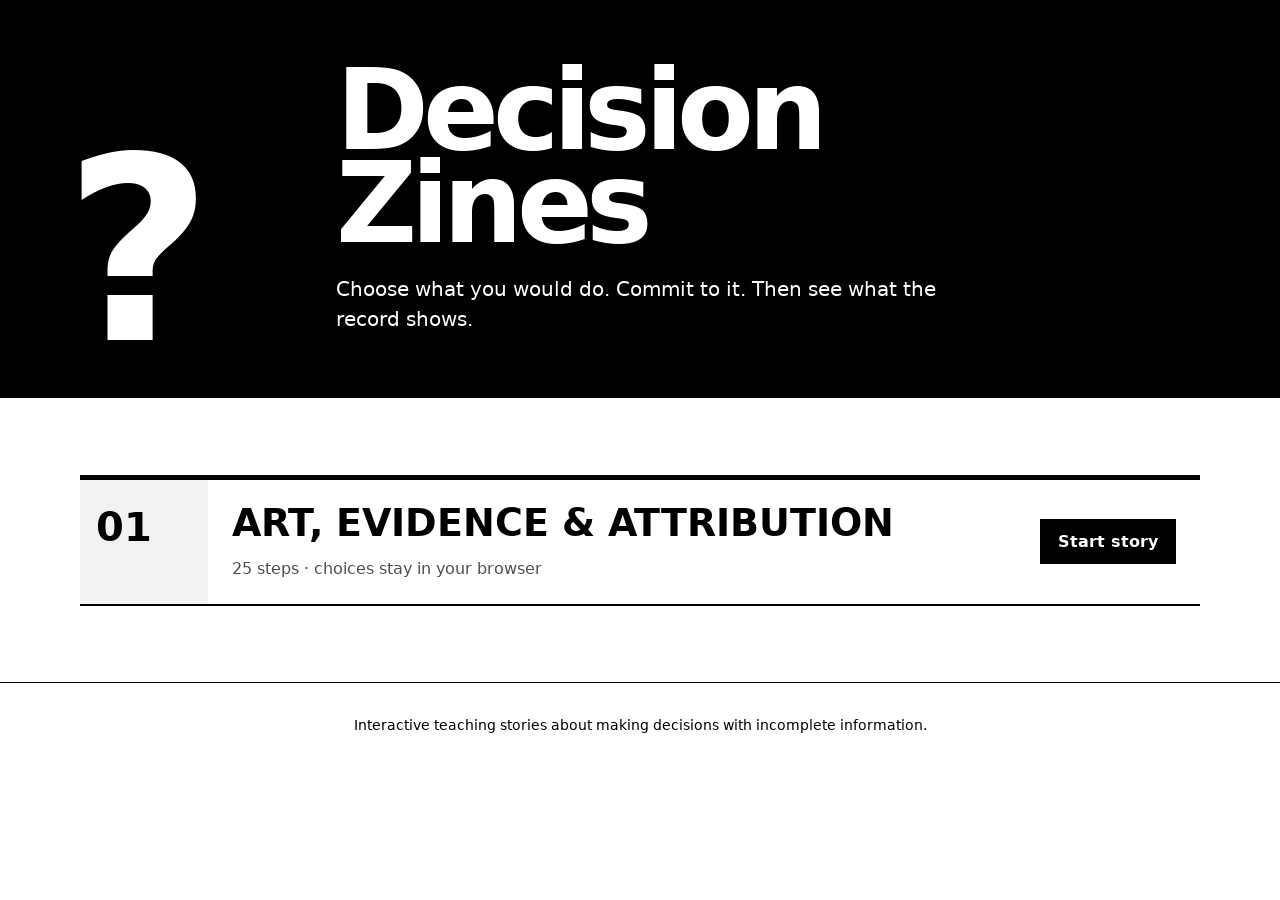
==== output/site/index.html @ a0be046d "Publish the story collection on GitHub Pages" ====
<!doctype html><html lang="en"><head><meta charset="utf-8"><meta name="viewport" content="width=device-width,initial-scale=1"><title>Decision Zines</title><link rel="icon" href="favicon.svg"><link rel="stylesheet" href="collection.css"></head><body><a class="skip-link" href="#stories">Skip to stories</a><header class="masthead"><p class="masthead__mark" aria-hidden="true">?</p><div><h1>Decision Zines</h1><p>Choose what you would do. Commit to it. Then see what the record shows.</p></div></header><main id="stories"><ol class="story-list"><li class="story"><div class="story__number" aria-hidden="true">01</div><div class="story__body"><h2>ART, EVIDENCE &amp; ATTRIBUTION</h2><p>25 steps · choices stay in your browser</p><a class="start" href="artwork-fire/">Start story</a></div></li></ol></main><footer><p>Interactive teaching stories about making decisions with incomplete information.</p></footer></body></html>
---- output/site/collection.css ----
@font-face { font-family:"Zine Sans"; src:url("fonts/DejaVuSans.ttf") format("truetype"); font-weight:400; font-display:swap; }
@font-face { font-family:"Zine Sans"; src:url("fonts/DejaVuSans-Bold.ttf") format("truetype"); font-weight:700; font-display:swap; }
:root { --ink:#000; --paper:#fff; --quiet:#f2f2f2; --line:#d9d9d9; --dark:#4d4d4d; }
* { box-sizing:border-box; }
html { background:var(--paper); color:var(--ink); font-family:"Zine Sans",sans-serif; }
body { margin:0; min-height:100dvh; }
a { color:inherit; }
.skip-link { position:fixed; z-index:10; left:1rem; top:-5rem; padding:.75rem 1rem; background:var(--ink); color:var(--paper); }
.skip-link:focus { top:1rem; }
.masthead { display:grid; grid-template-columns:minmax(6rem,13rem) minmax(0,48rem); gap:clamp(1.25rem,5vw,5rem); align-items:end; min-height:43vh; padding:clamp(1.25rem,5vw,4rem); background:var(--ink); color:var(--paper); }
.masthead__mark { margin:0; font-size:clamp(7rem,22vw,16rem); font-weight:700; line-height:.65; }
.masthead h1 { margin:0; font-size:clamp(3rem,9vw,7rem); line-height:.83; letter-spacing:-.055em; }
.masthead div > p { max-width:38rem; margin:1.5rem 0 0; font-size:clamp(1rem,2vw,1.25rem); line-height:1.5; }
main { width:min(100% - 2rem,70rem); margin:0 auto; padding:clamp(2rem,6vw,5rem) 0; }
.story-list { list-style:none; margin:0; padding:0; border-top:5px solid var(--ink); }
.story { display:grid; grid-template-columns:minmax(4rem,8rem) 1fr; border-bottom:2px solid var(--ink); }
.story__number { padding:1.5rem 1rem; background:var(--quiet); font-size:clamp(1.4rem,4vw,2.5rem); font-weight:700; }
.story__body { display:grid; grid-template-columns:minmax(0,1fr) auto; gap:.5rem 2rem; align-items:center; padding:1.5rem; }
.story h2 { margin:0; font-size:clamp(1.5rem,4vw,2.4rem); line-height:1; }
.story p { grid-column:1; margin:.4rem 0 0; color:var(--dark); line-height:1.45; }
.start { grid-column:2; grid-row:1 / span 2; min-height:44px; display:flex; align-items:center; padding:.7rem 1rem; border:2px solid var(--ink); background:var(--ink); color:var(--paper); font-weight:700; text-decoration:none; }
footer { border-top:1px solid var(--ink); padding:1.25rem; text-align:center; font-size:.85rem; }
a:focus-visible { outline:3px solid var(--ink); outline-offset:4px; }
.masthead a:focus-visible,.start:focus-visible { outline-color:currentColor; }
@media (max-width:36rem) {
  .masthead { grid-template-columns:4rem 1fr; min-height:36vh; padding:1.5rem 1rem; }
  .masthead__mark { font-size:6rem; align-self:start; }
  .masthead h1 { font-size:clamp(2.5rem,14vw,4.5rem); }
  .story { grid-template-columns:3.4rem 1fr; }
  .story__number { padding:1rem .65rem; }
  .story__body { display:block; padding:1rem; }
  .story p { margin:.65rem 0 1rem; }
  .start { width:100%; justify-content:center; }
}
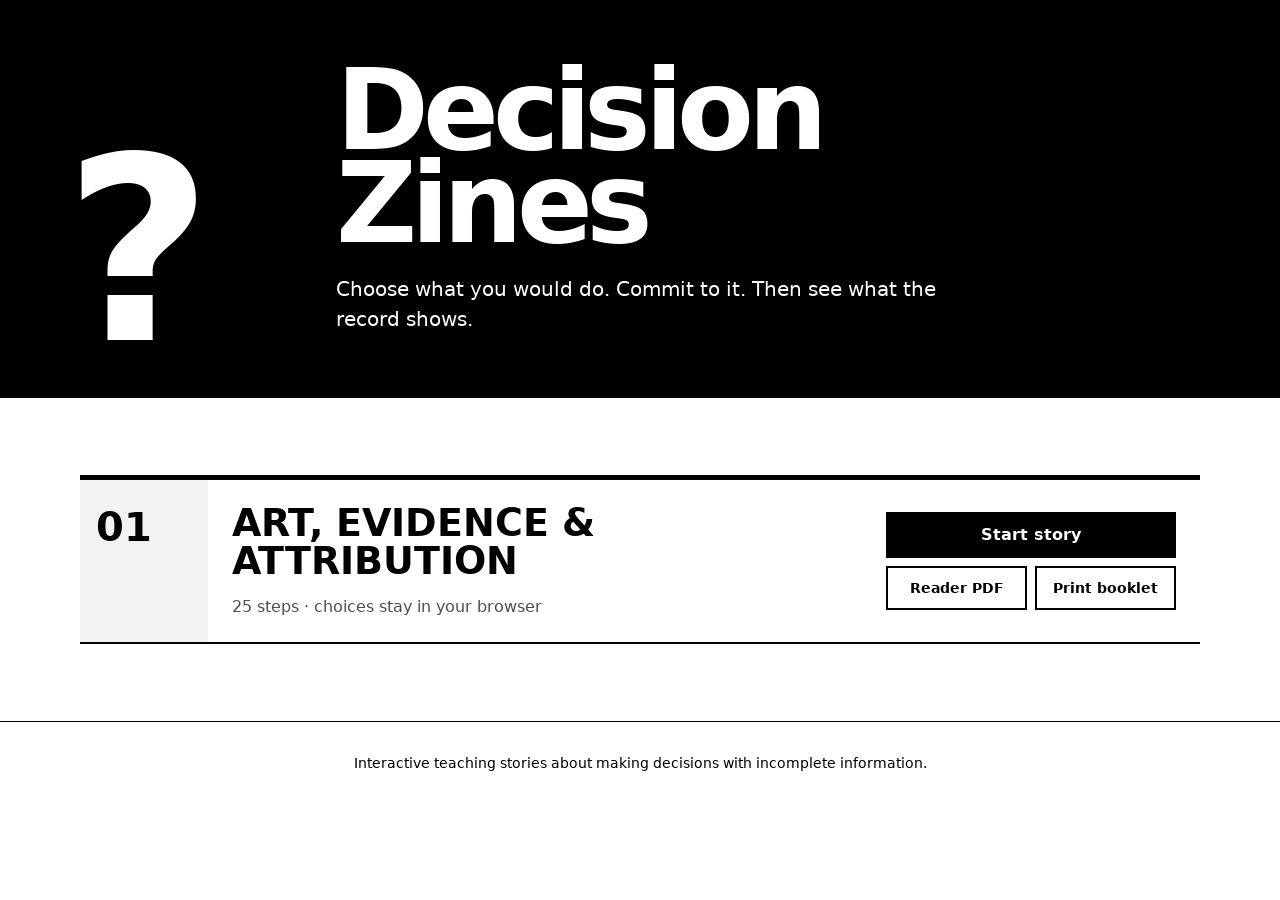
==== commit a236e288: "Add PDF downloads to the collection" ====
--- a/output/site/index.html
+++ b/output/site/index.html
@@ -1 +1 @@
-<!doctype html><html lang="en"><head><meta charset="utf-8"><meta name="viewport" content="width=device-width,initial-scale=1"><title>Decision Zines</title><link rel="icon" href="favicon.svg"><link rel="stylesheet" href="collection.css"></head><body><a class="skip-link" href="#stories">Skip to stories</a><header class="masthead"><p class="masthead__mark" aria-hidden="true">?</p><div><h1>Decision Zines</h1><p>Choose what you would do. Commit to it. Then see what the record shows.</p></div></header><main id="stories"><ol class="story-list"><li class="story"><div class="story__number" aria-hidden="true">01</div><div class="story__body"><h2>ART, EVIDENCE &amp; ATTRIBUTION</h2><p>25 steps · choices stay in your browser</p><a class="start" href="artwork-fire/">Start story</a></div></li></ol></main><footer><p>Interactive teaching stories about making decisions with incomplete information.</p></footer></body></html>+<!doctype html><html lang="en"><head><meta charset="utf-8"><meta name="viewport" content="width=device-width,initial-scale=1"><title>Decision Zines</title><link rel="icon" href="favicon.svg"><link rel="stylesheet" href="collection.css"></head><body><a class="skip-link" href="#stories">Skip to stories</a><header class="masthead"><p class="masthead__mark" aria-hidden="true">?</p><div><h1>Decision Zines</h1><p>Choose what you would do. Commit to it. Then see what the record shows.</p></div></header><main id="stories"><ol class="story-list"><li class="story"><div class="story__number" aria-hidden="true">01</div><div class="story__body"><h2>ART, EVIDENCE &amp; ATTRIBUTION</h2><p>25 steps · choices stay in your browser</p><div class="story__actions"><a class="start" href="artwork-fire/">Start story</a><a class="download" href="artwork-fire/downloads/artwork-fire-reader.pdf" download>Reader PDF</a><a class="download" href="artwork-fire/downloads/artwork-fire-booklet.pdf" download>Print booklet</a></div></div></li></ol></main><footer><p>Interactive teaching stories about making decisions with incomplete information.</p></footer></body></html>
--- a/output/site/collection.css
+++ b/output/site/collection.css
@@ -18,7 +18,10 @@
 .story__body { display:grid; grid-template-columns:minmax(0,1fr) auto; gap:.5rem 2rem; align-items:center; padding:1.5rem; }
 .story h2 { margin:0; font-size:clamp(1.5rem,4vw,2.4rem); line-height:1; }
 .story p { grid-column:1; margin:.4rem 0 0; color:var(--dark); line-height:1.45; }
-.start { grid-column:2; grid-row:1 / span 2; min-height:44px; display:flex; align-items:center; padding:.7rem 1rem; border:2px solid var(--ink); background:var(--ink); color:var(--paper); font-weight:700; text-decoration:none; }
+.story__actions { grid-column:2; grid-row:1 / span 2; display:grid; grid-template-columns:1fr 1fr; gap:.5rem; min-width:18rem; }
+.start,.download { min-height:44px; display:flex; align-items:center; justify-content:center; padding:.7rem 1rem; border:2px solid var(--ink); font-weight:700; text-decoration:none; }
+.start { grid-column:1 / -1; background:var(--ink); color:var(--paper); }
+.download { font-size:.85rem; }
 footer { border-top:1px solid var(--ink); padding:1.25rem; text-align:center; font-size:.85rem; }
 a:focus-visible { outline:3px solid var(--ink); outline-offset:4px; }
 .masthead a:focus-visible,.start:focus-visible { outline-color:currentColor; }
@@ -30,5 +33,7 @@
   .story__number { padding:1rem .65rem; }
   .story__body { display:block; padding:1rem; }
   .story p { margin:.65rem 0 1rem; }
-  .start { width:100%; justify-content:center; }
+  .story__actions { display:grid; min-width:0; }
+  .start { width:100%; }
+  .download { padding:.65rem .4rem; text-align:center; }
 }
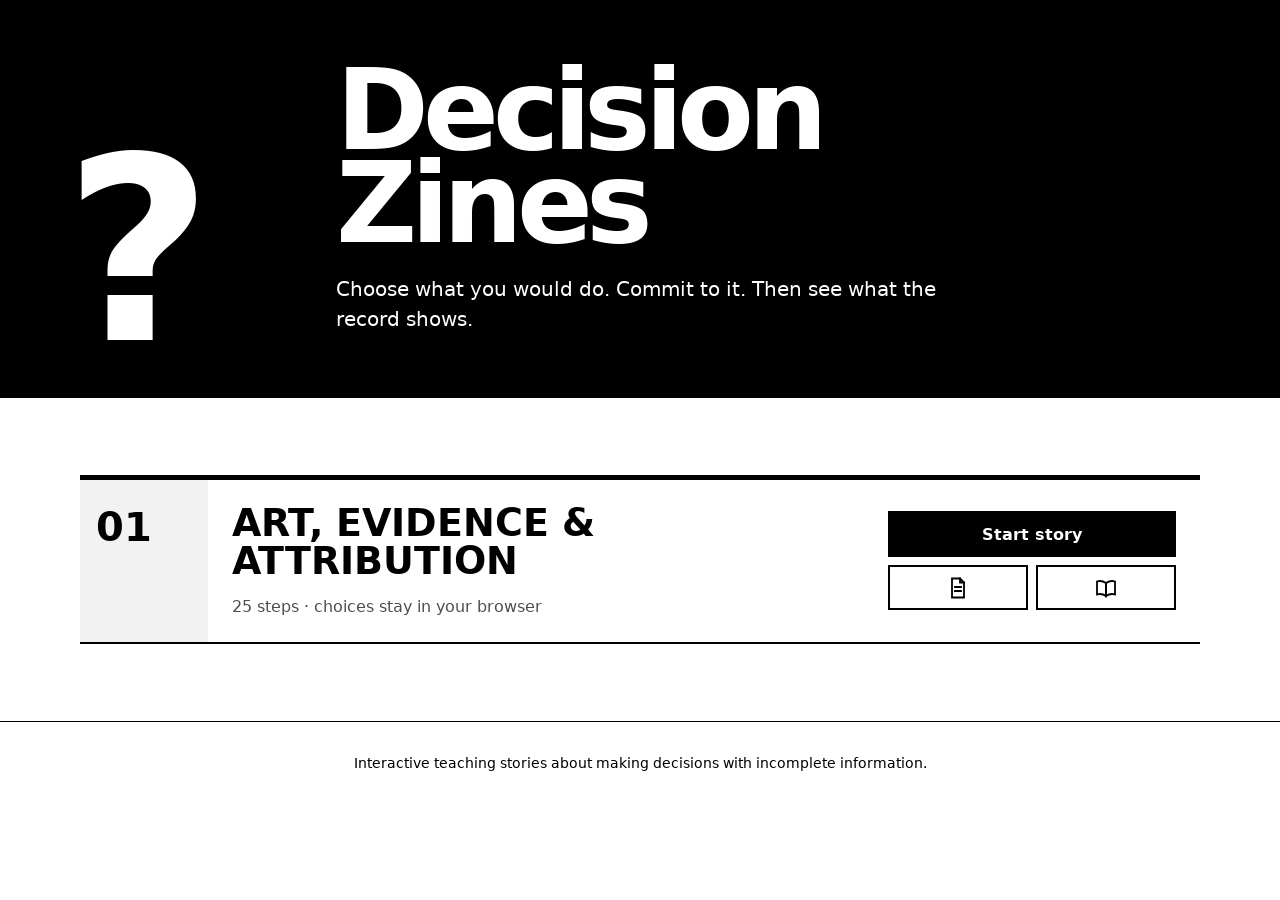
==== commit bf67d897: "Refine PDF download buttons" ====
--- a/output/site/index.html
+++ b/output/site/index.html
@@ -1 +1 @@
-<!doctype html><html lang="en"><head><meta charset="utf-8"><meta name="viewport" content="width=device-width,initial-scale=1"><title>Decision Zines</title><link rel="icon" href="favicon.svg"><link rel="stylesheet" href="collection.css"></head><body><a class="skip-link" href="#stories">Skip to stories</a><header class="masthead"><p class="masthead__mark" aria-hidden="true">?</p><div><h1>Decision Zines</h1><p>Choose what you would do. Commit to it. Then see what the record shows.</p></div></header><main id="stories"><ol class="story-list"><li class="story"><div class="story__number" aria-hidden="true">01</div><div class="story__body"><h2>ART, EVIDENCE &amp; ATTRIBUTION</h2><p>25 steps · choices stay in your browser</p><div class="story__actions"><a class="start" href="artwork-fire/">Start story</a><a class="download" href="artwork-fire/downloads/artwork-fire-reader.pdf" download>Reader PDF</a><a class="download" href="artwork-fire/downloads/artwork-fire-booklet.pdf" download>Print booklet</a></div></div></li></ol></main><footer><p>Interactive teaching stories about making decisions with incomplete information.</p></footer></body></html>+<!doctype html><html lang="en"><head><meta charset="utf-8"><meta name="viewport" content="width=device-width,initial-scale=1"><title>Decision Zines</title><link rel="icon" href="favicon.svg"><link rel="stylesheet" href="collection.css"></head><body><a class="skip-link" href="#stories">Skip to stories</a><header class="masthead"><p class="masthead__mark" aria-hidden="true">?</p><div><h1>Decision Zines</h1><p>Choose what you would do. Commit to it. Then see what the record shows.</p></div></header><main id="stories"><ol class="story-list"><li class="story"><div class="story__number" aria-hidden="true">01</div><div class="story__body"><h2>ART, EVIDENCE &amp; ATTRIBUTION</h2><p>25 steps · choices stay in your browser</p><div class="story__actions"><a class="start" href="artwork-fire/">Start story</a><a class="download" href="artwork-fire/downloads/artwork-fire-reader.pdf" download aria-label="Download reader PDF" title="Download reader PDF"><svg viewBox="0 0 24 24" aria-hidden="true" focusable="false"><path d="M6 2.5h8l4 4V21.5H6z"/><path d="M14 2.5v4h4M9 11h6M9 15h6"/></svg></a><a class="download" href="artwork-fire/downloads/artwork-fire-booklet.pdf" download aria-label="Download print booklet PDF" title="Download print booklet PDF"><svg viewBox="0 0 24 24" aria-hidden="true" focusable="false"><path d="M3 5.5c3-1 6-.5 9 1.5v13c-3-2-6-2.5-9-1.5z"/><path d="M21 5.5c-3-1-6-.5-9 1.5v13c3-2 6-2.5 9-1.5z"/></svg></a></div></div></li></ol></main><footer><p>Interactive teaching stories about making decisions with incomplete information.</p></footer></body></html>
--- a/output/site/collection.css
+++ b/output/site/collection.css
@@ -21,7 +21,9 @@
 .story__actions { grid-column:2; grid-row:1 / span 2; display:grid; grid-template-columns:1fr 1fr; gap:.5rem; min-width:18rem; }
 .start,.download { min-height:44px; display:flex; align-items:center; justify-content:center; padding:.7rem 1rem; border:2px solid var(--ink); font-weight:700; text-decoration:none; }
 .start { grid-column:1 / -1; background:var(--ink); color:var(--paper); }
-.download { font-size:.85rem; }
+.download { padding:.55rem; }
+.download svg { width:1.5rem; height:1.5rem; fill:none; stroke:currentColor; stroke-width:1.8; stroke-linecap:square; stroke-linejoin:miter; }
+.download:hover { background:var(--quiet); }
 footer { border-top:1px solid var(--ink); padding:1.25rem; text-align:center; font-size:.85rem; }
 a:focus-visible { outline:3px solid var(--ink); outline-offset:4px; }
 .masthead a:focus-visible,.start:focus-visible { outline-color:currentColor; }
@@ -35,5 +37,4 @@
   .story p { margin:.65rem 0 1rem; }
   .story__actions { display:grid; min-width:0; }
   .start { width:100%; }
-  .download { padding:.65rem .4rem; text-align:center; }
 }
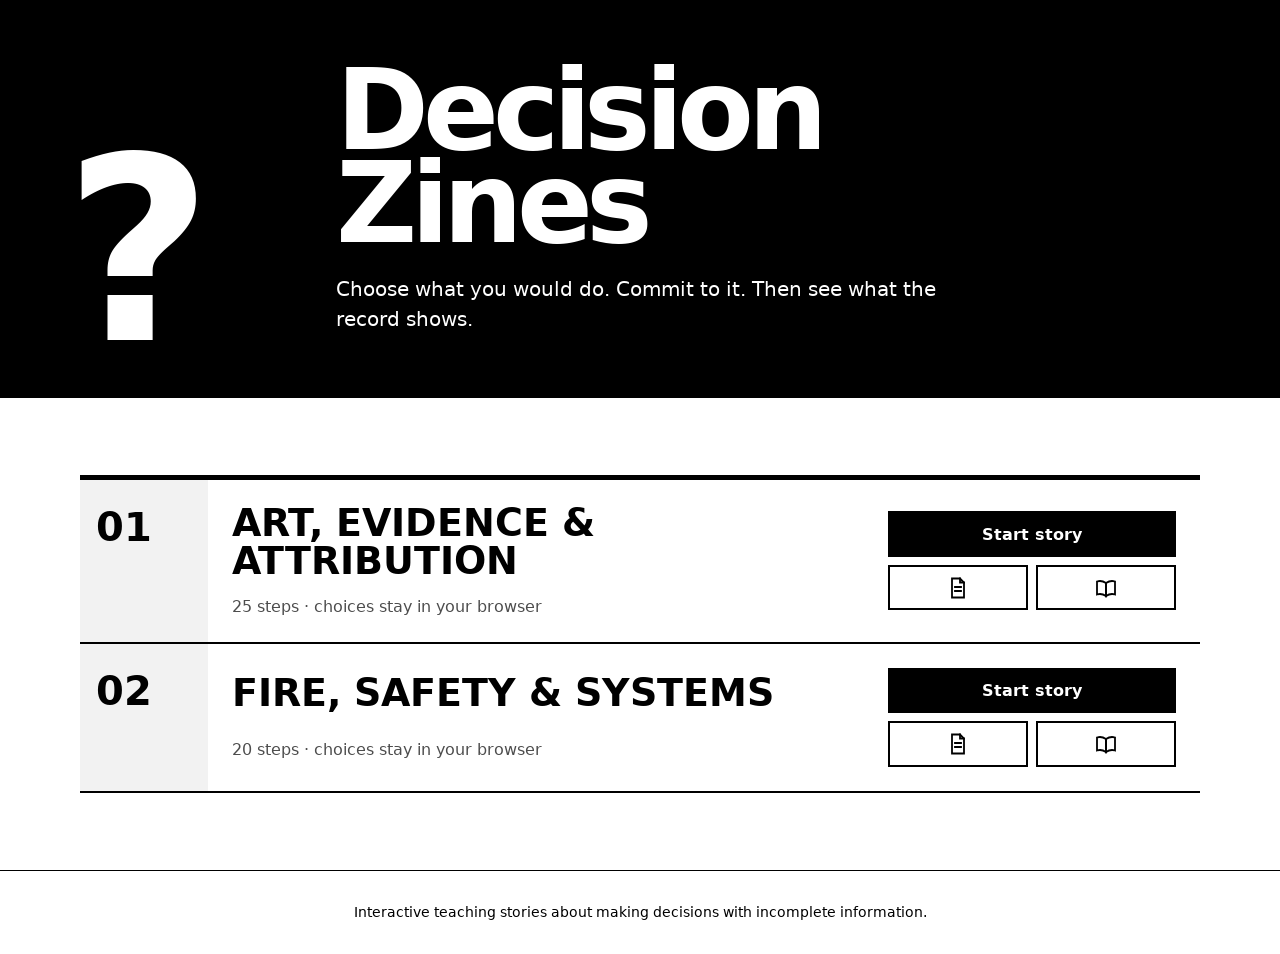
==== commit 171a20c0: "Add Fire Safety and Systems story" ====
--- a/output/site/index.html
+++ b/output/site/index.html
@@ -1 +1 @@
-<!doctype html><html lang="en"><head><meta charset="utf-8"><meta name="viewport" content="width=device-width,initial-scale=1"><title>Decision Zines</title><link rel="icon" href="favicon.svg"><link rel="stylesheet" href="collection.css"></head><body><a class="skip-link" href="#stories">Skip to stories</a><header class="masthead"><p class="masthead__mark" aria-hidden="true">?</p><div><h1>Decision Zines</h1><p>Choose what you would do. Commit to it. Then see what the record shows.</p></div></header><main id="stories"><ol class="story-list"><li class="story"><div class="story__number" aria-hidden="true">01</div><div class="story__body"><h2>ART, EVIDENCE &amp; ATTRIBUTION</h2><p>25 steps · choices stay in your browser</p><div class="story__actions"><a class="start" href="artwork-fire/">Start story</a><a class="download" href="artwork-fire/downloads/artwork-fire-reader.pdf" download aria-label="Download reader PDF" title="Download reader PDF"><svg viewBox="0 0 24 24" aria-hidden="true" focusable="false"><path d="M6 2.5h8l4 4V21.5H6z"/><path d="M14 2.5v4h4M9 11h6M9 15h6"/></svg></a><a class="download" href="artwork-fire/downloads/artwork-fire-booklet.pdf" download aria-label="Download print booklet PDF" title="Download print booklet PDF"><svg viewBox="0 0 24 24" aria-hidden="true" focusable="false"><path d="M3 5.5c3-1 6-.5 9 1.5v13c-3-2-6-2.5-9-1.5z"/><path d="M21 5.5c-3-1-6-.5-9 1.5v13c3-2 6-2.5 9-1.5z"/></svg></a></div></div></li></ol></main><footer><p>Interactive teaching stories about making decisions with incomplete information.</p></footer></body></html>+<!doctype html><html lang="en"><head><meta charset="utf-8"><meta name="viewport" content="width=device-width,initial-scale=1"><title>Decision Zines</title><link rel="icon" href="favicon.svg"><link rel="stylesheet" href="collection.css?v=2"></head><body><a class="skip-link" href="#stories">Skip to stories</a><header class="masthead"><p class="masthead__mark" aria-hidden="true">?</p><div><h1>Decision Zines</h1><p>Choose what you would do. Commit to it. Then see what the record shows.</p></div></header><main id="stories"><ol class="story-list"><li class="story"><div class="story__number" aria-hidden="true">01</div><div class="story__body"><h2>ART, EVIDENCE &amp; ATTRIBUTION</h2><p>25 steps · choices stay in your browser</p><div class="story__actions"><a class="start" href="artwork-fire/">Start story</a><a class="download" href="artwork-fire/downloads/artwork-fire-reader.pdf" download aria-label="Download reader PDF" title="Download reader PDF"><svg viewBox="0 0 24 24" aria-hidden="true" focusable="false"><path d="M6 2.5h8l4 4V21.5H6z"/><path d="M14 2.5v4h4M9 11h6M9 15h6"/></svg></a><a class="download" href="artwork-fire/downloads/artwork-fire-booklet.pdf" download aria-label="Download print booklet PDF" title="Download print booklet PDF"><svg viewBox="0 0 24 24" aria-hidden="true" focusable="false"><path d="M3 5.5c3-1 6-.5 9 1.5v13c-3-2-6-2.5-9-1.5z"/><path d="M21 5.5c-3-1-6-.5-9 1.5v13c3-2 6-2.5 9-1.5z"/></svg></a></div></div></li><li class="story"><div class="story__number" aria-hidden="true">02</div><div class="story__body"><h2>FIRE, SAFETY &amp; SYSTEMS</h2><p>20 steps · choices stay in your browser</p><div class="story__actions"><a class="start" href="unplanned-fire-safety/">Start story</a><a class="download" href="unplanned-fire-safety/downloads/unplanned-fire-safety-reader.pdf" download aria-label="Download reader PDF" title="Download reader PDF"><svg viewBox="0 0 24 24" aria-hidden="true" focusable="false"><path d="M6 2.5h8l4 4V21.5H6z"/><path d="M14 2.5v4h4M9 11h6M9 15h6"/></svg></a><a class="download" href="unplanned-fire-safety/downloads/unplanned-fire-safety-booklet.pdf" download aria-label="Download print booklet PDF" title="Download print booklet PDF"><svg viewBox="0 0 24 24" aria-hidden="true" focusable="false"><path d="M3 5.5c3-1 6-.5 9 1.5v13c-3-2-6-2.5-9-1.5z"/><path d="M21 5.5c-3-1-6-.5-9 1.5v13c3-2 6-2.5 9-1.5z"/></svg></a></div></div></li></ol></main><footer><p>Interactive teaching stories about making decisions with incomplete information.</p></footer></body></html>
--- a/output/site/collection.css
+++ b/output/site/collection.css
@@ -27,14 +27,17 @@
 footer { border-top:1px solid var(--ink); padding:1.25rem; text-align:center; font-size:.85rem; }
 a:focus-visible { outline:3px solid var(--ink); outline-offset:4px; }
 .masthead a:focus-visible,.start:focus-visible { outline-color:currentColor; }
+@media (max-width:48rem) {
+  .story__body { display:block; }
+  .story p { margin:.65rem 0 1rem; }
+  .story__actions { min-width:0; }
+}
 @media (max-width:36rem) {
   .masthead { grid-template-columns:4rem 1fr; min-height:36vh; padding:1.5rem 1rem; }
   .masthead__mark { font-size:6rem; align-self:start; }
   .masthead h1 { font-size:clamp(2.5rem,14vw,4.5rem); }
   .story { grid-template-columns:3.4rem 1fr; }
   .story__number { padding:1rem .65rem; }
-  .story__body { display:block; padding:1rem; }
-  .story p { margin:.65rem 0 1rem; }
-  .story__actions { display:grid; min-width:0; }
+  .story__body { padding:1rem; }
   .start { width:100%; }
 }
